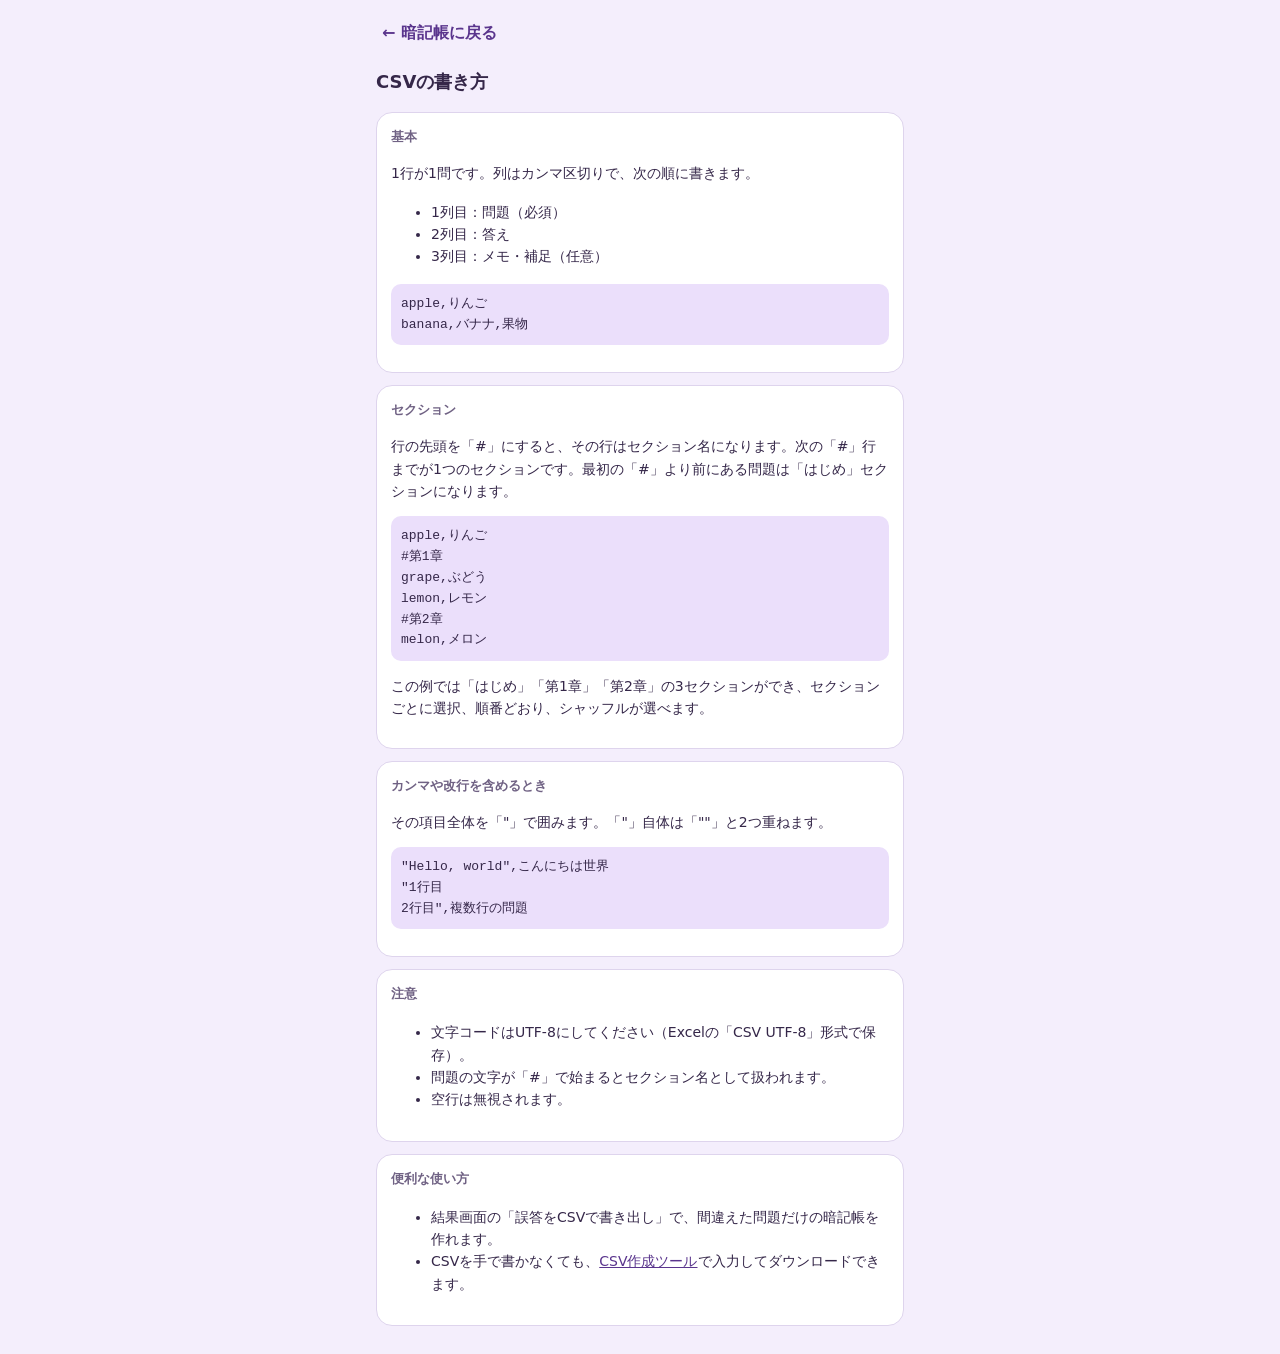
==== csv-guide.html @ e4d50a48 "Add files via upload" ====
<!DOCTYPE html>
<html lang="ja">
<head>
<meta charset="utf-8">
<meta name="viewport" content="width=device-width, initial-scale=1, viewport-fit=cover">
<title>CSVの書き方 - 暗記帳</title>
<link rel="icon" href="icon.svg" type="image/svg+xml">
<link rel="stylesheet" href="common.css">
</head>
<body>
<div class="wrap guide">
  <div class="bar2"><a class="lk" href="index.html" style="text-decoration:none">← 暗記帳に戻る</a></div>
  <h2>CSVの書き方</h2>
  <div class="card"><h3>基本</h3>
    <p>1行が1問です。列はカンマ区切りで、次の順に書きます。</p>
    <ul><li>1列目：問題（必須）</li><li>2列目：答え</li><li>3列目：メモ・補足（任意）</li></ul>
<pre>apple,りんご
banana,バナナ,果物</pre></div>
  <div class="card"><h3>セクション</h3>
    <p>行の先頭を「#」にすると、その行はセクション名になります。次の「#」行までが1つのセクションです。最初の「#」より前にある問題は「はじめ」セクションになります。</p>
<pre>apple,りんご
#第1章
grape,ぶどう
lemon,レモン
#第2章
melon,メロン</pre>
    <p>この例では「はじめ」「第1章」「第2章」の3セクションができ、セクションごとに選択、順番どおり、シャッフルが選べます。</p></div>
  <div class="card"><h3>カンマや改行を含めるとき</h3>
    <p>その項目全体を「"」で囲みます。「"」自体は「""」と2つ重ねます。</p>
<pre>"Hello, world",こんにちは世界
"1行目
2行目",複数行の問題</pre></div>
  <div class="card"><h3>注意</h3>
    <ul><li>文字コードはUTF-8にしてください（Excelの「CSV UTF-8」形式で保存）。</li>
    <li>問題の文字が「#」で始まるとセクション名として扱われます。</li>
    <li>空行は無視されます。</li></ul></div>
  <div class="card"><h3>便利な使い方</h3>
    <ul><li>結果画面の「誤答をCSVで書き出し」で、間違えた問題だけの暗記帳を作れます。</li>
    <li>CSVを手で書かなくても、<a href="editor.html" style="color:var(--lk)">CSV作成ツール</a>で入力してダウンロードできます。</li></ul></div>
</div>
<script src="common.js"></script>
</body>
</html>
---- common.css ----
:root{--h:265;--bg:hsl(var(--h) 70% 96%);--sf:#fff;--ink:hsl(var(--h) 30% 22%);--sub:hsl(var(--h) 15% 45%);--ln:hsl(var(--h) 40% 88%);--pri:hsl(var(--h) 75% 80%);--soft:hsl(var(--h) 80% 93%);--on:hsl(var(--h) 45% 18%);--lk:hsl(var(--h) 45% 38%);--ok:hsl(150 55% 76%);--ng:hsl(355 85% 83%);color-scheme:light;box-sizing:border-box;padding-top:env(safe-area-inset-top,0px);padding-bottom:env(safe-area-inset-bottom,0px)}
:root[data-p=pink]{--h:340}:root[data-p=peach]{--h:22}:root[data-p=lemon]{--h:48}:root[data-p=mint]{--h:150}:root[data-p=sky]{--h:205}:root[data-p=lavender]{--h:265}
:root[data-m=dark]{--bg:hsl(var(--h) 22% 13%);--sf:hsl(var(--h) 20% 19%);--ink:hsl(var(--h) 40% 93%);--sub:hsl(var(--h) 20% 72%);--ln:hsl(var(--h) 18% 28%);--pri:hsl(var(--h) 55% 72%);--soft:hsl(var(--h) 22% 25%);--lk:hsl(var(--h) 70% 82%);color-scheme:dark}
@media(prefers-color-scheme:dark){:root[data-m=auto]{--bg:hsl(var(--h) 22% 13%);--sf:hsl(var(--h) 20% 19%);--ink:hsl(var(--h) 40% 93%);--sub:hsl(var(--h) 20% 72%);--ln:hsl(var(--h) 18% 28%);--pri:hsl(var(--h) 55% 72%);--soft:hsl(var(--h) 22% 25%);--lk:hsl(var(--h) 70% 82%);color-scheme:dark}}
*{box-sizing:border-box}
html{scroll-padding-top:env(safe-area-inset-top,0px);height:100%}
body{margin:0;min-height:100%;background:var(--bg);color:var(--ink);font-family:system-ui,-apple-system,"Hiragino Sans","Noto Sans JP",sans-serif;line-height:1.6}
.wrap{max-width:560px;margin:0 auto;padding:14px 16px 28px;display:flex;flex-direction:column;gap:12px}
.bar,.bar2{display:flex;align-items:center;justify-content:space-between;gap:8px}
.bar h1{margin:0;font-size:20px;display:flex;align-items:center;gap:8px}
h2{margin:4px 0;font-size:18px}
.card{background:var(--sf);border:1px solid var(--ln);border-radius:16px;padding:14px}
.card h3{margin:0 0 8px;font-size:13px;color:var(--sub)}
.btn,button{font:inherit;cursor:pointer}
.btn{display:block;width:100%;text-align:center;padding:13px;border:0;border-radius:12px;background:var(--pri);color:var(--on);font-weight:700}
.btn.ghost{background:var(--sf);color:var(--lk);border:1px solid var(--pri)}
.btn.ok{background:var(--ok);color:#16301f}.btn.ng{background:var(--ng);color:#4a1620}
.btns{display:flex;gap:10px}
.lk{background:none;border:0;color:var(--lk);padding:6px;font-weight:600}
.ic{background:var(--sf);border:1px solid var(--ln);border-radius:10px;padding:6px 10px;font-size:18px;color:var(--ink)}
.drop{border:2px dashed var(--pri);background:var(--soft);border-radius:14px;padding:16px;text-align:center}
.drop label{display:inline-block;padding:8px 16px;background:var(--pri);color:var(--on);border-radius:10px;font-weight:700;cursor:pointer}
.row{display:flex;align-items:center;justify-content:space-between;gap:8px;padding:8px 0;border-bottom:1px solid var(--ln);font-size:14px}
.row:last-child{border-bottom:0}
input[type=checkbox]{width:18px;height:18px;accent-color:hsl(var(--h) 60% 65%);margin-right:8px;vertical-align:middle}
.seg,.tabs{display:flex;background:var(--soft);border-radius:10px;padding:3px;gap:3px}
.seg button,.tabs button{flex:1;border:0;background:none;padding:7px;border-radius:8px;color:var(--ink)}
.seg .on,.tabs .on{background:var(--pri);color:var(--on);font-weight:700}
.prog{height:6px;border-radius:3px;background:var(--ln);overflow:hidden}.prog i{display:block;height:100%;width:0;background:var(--pri);transition:width .3s}
.scene{perspective:1000px;height:290px;cursor:pointer;user-select:none;-webkit-user-select:none;touch-action:pan-y}
.fc{position:relative;width:100%;height:100%;transition:transform .5s;transform-style:preserve-3d}
.fc.flipped{transform:rotateY(180deg)}.fc.noanim{transition:none}
.face{position:absolute;inset:0;backface-visibility:hidden;-webkit-backface-visibility:hidden;background:var(--sf);border:1px solid var(--ln);border-radius:22px;box-shadow:0 8px 22px hsl(var(--h) 40% 50%/.18);display:flex;flex-direction:column;align-items:center;justify-content:center;gap:10px;padding:20px;text-align:center;overflow:auto}
.face.b{transform:rotateY(180deg);background:var(--soft)}
.tag{font-size:12px;color:var(--on);background:var(--pri);padding:2px 10px;border-radius:99px}
.big{font-size:26px;font-weight:700;word-break:break-word;white-space:pre-wrap}
.hint{margin:0;text-align:center;font-size:12px;color:var(--sub)}
.score{text-align:center}.score b{font-size:42px;color:var(--lk)}
.qrow{display:flex;align-items:center;justify-content:space-between;gap:10px;padding:11px 2px;border-bottom:1px solid var(--ln)}
.qrow:last-child{border-bottom:0}.qrow .ans{color:var(--lk);font-weight:700;margin-right:6px}
.box{background:none;border:0;font-size:28px;line-height:1;color:var(--lk);padding:0 4px}
footer{text-align:center;font-size:13px;color:var(--sub);margin-top:6px}footer a{color:var(--lk)}
dialog{border:1px solid var(--ln);border-radius:18px;background:var(--sf);color:var(--ink);width:min(92vw,400px)}
dialog::backdrop{background:#0006}
.sw{display:flex;gap:10px;flex-wrap:wrap;margin:8px 0 14px}
.sw button{width:40px;height:40px;border-radius:50%;border:3px solid transparent;background:hsl(var(--c) 75% 80%)}
.sw button.on{border-color:var(--ink)}
select,input:not([type=checkbox]):not([type=file]),textarea{font:inherit;color:var(--ink);background:var(--sf);border:1px solid var(--ln);border-radius:8px;padding:8px;width:100%}
pre{background:var(--soft);padding:10px;border-radius:10px;overflow-x:auto;font-size:13px}
.guide p,.guide li{font-size:14px}
.erow{display:grid;grid-template-columns:1fr 1fr 1fr auto;gap:6px;margin-bottom:6px;align-items:center}
.erow>*{min-width:0}
.erow.sec{grid-template-columns:auto 1fr auto;background:var(--soft);border-radius:10px;padding:4px 8px}
.erow.sec input{background:none;border:0;font-weight:700}
.wrap.wide{max-width:920px}
.lbl{font-size:12px;color:var(--sub);margin:12px 0 6px}
.wrap>section{animation:in .3s ease}
@keyframes in{from{opacity:0;transform:translateY(12px)}to{opacity:1;transform:none}}
@media(prefers-reduced-motion:reduce){.wrap>section{animation:none}}
@media(max-width:640px){.ehead{display:none}.erow.c{grid-template-columns:1fr auto;background:var(--soft);border-radius:12px;padding:8px}.erow.c input{grid-column:1}.erow.c button{grid-column:2;grid-row:1/4}}
.wrap>section.wrap{width:100%}
body.full .bar,body.full footer{display:none}
body.full>.wrap{max-width:720px;min-height:100dvh;padding-top:12px}
body.full #study,body.full #list{flex:1}
body.full .scene{flex:1;height:auto;min-height:260px}
body.full .big{font-size:clamp(26px,6vw,40px)}
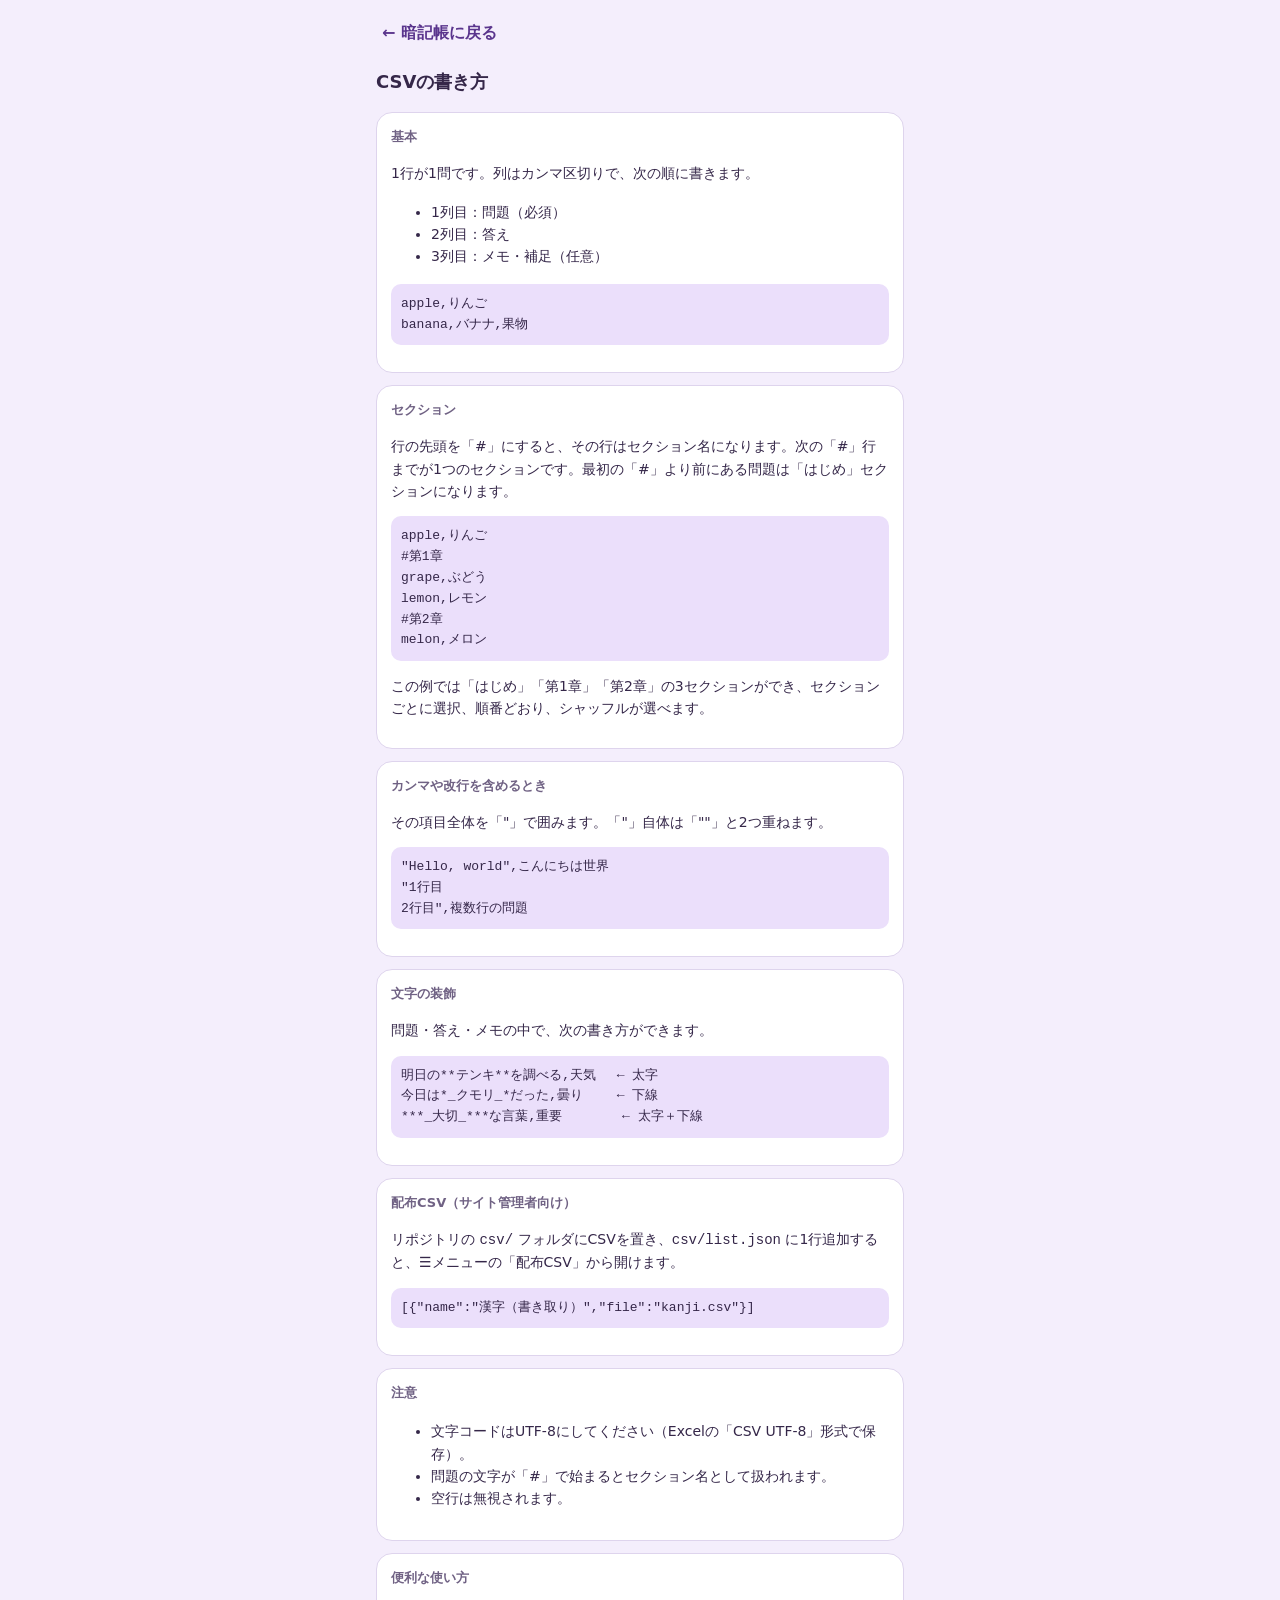
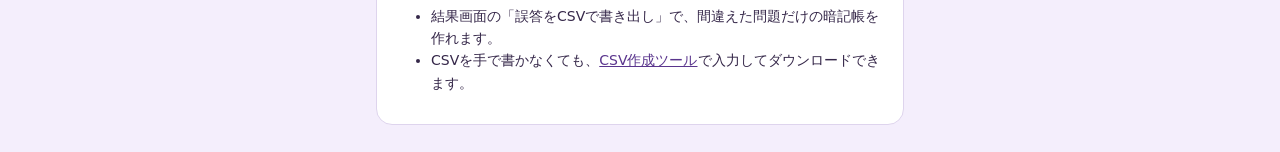
==== commit 948c640a: "Add files via upload" ====
--- a/csv-guide.html
+++ b/csv-guide.html
@@ -30,6 +30,14 @@
 <pre>"Hello, world",こんにちは世界
 "1行目
 2行目",複数行の問題</pre></div>
+  <div class="card"><h3>文字の装飾</h3>
+    <p>問題・答え・メモの中で、次の書き方ができます。</p>
+<pre>明日の**テンキ**を調べる,天気 　← 太字
+今日は*_クモリ_*だった,曇り 　　← 下線
+***_大切_***な言葉,重要 　　　　← 太字＋下線</pre></div>
+  <div class="card"><h3>配布CSV（サイト管理者向け）</h3>
+    <p>リポジトリの <code>csv/</code> フォルダにCSVを置き、<code>csv/list.json</code> に1行追加すると、☰メニューの「配布CSV」から開けます。</p>
+<pre>[{"name":"漢字（書き取り）","file":"kanji.csv"}]</pre></div>
   <div class="card"><h3>注意</h3>
     <ul><li>文字コードはUTF-8にしてください（Excelの「CSV UTF-8」形式で保存）。</li>
     <li>問題の文字が「#」で始まるとセクション名として扱われます。</li>
--- a/common.css
+++ b/common.css
@@ -59,8 +59,31 @@
 @media(prefers-reduced-motion:reduce){.wrap>section{animation:none}}
 @media(max-width:640px){.ehead{display:none}.erow.c{grid-template-columns:1fr auto;background:var(--soft);border-radius:12px;padding:8px}.erow.c input{grid-column:1}.erow.c button{grid-column:2;grid-row:1/4}}
 .wrap>section.wrap{width:100%}
-body.full .bar,body.full footer{display:none}
-body.full>.wrap{max-width:720px;min-height:100dvh;padding-top:12px}
-body.full #study,body.full #list{flex:1}
-body.full .scene{flex:1;height:auto;min-height:260px}
-body.full .big{font-size:clamp(26px,6vw,40px)}
+dialog.full{position:fixed;inset:0;width:100%;height:100%;max-width:none;max-height:none;margin:0;padding:env(safe-area-inset-top,0px) 0 env(safe-area-inset-bottom,0px);border:0;border-radius:0;background:var(--bg);color:var(--ink);overflow:auto}
+dialog.full[open]{animation:in .3s ease}
+.in{width:100%;max-width:720px;min-height:100%;margin:0 auto;padding:12px 16px 20px;display:flex;flex-direction:column;gap:12px}
+#study .scene{flex:1;height:auto;min-height:260px}
+dialog.full .big{font-size:clamp(26px,6vw,40px)}
+[hidden]{display:none!important}
+.scene{position:relative}
+.fc{position:absolute;inset:0;width:auto;height:auto}
+.big{font-weight:500}b{font-weight:800}u{text-decoration-thickness:2px;text-underline-offset:4px}
+.qrow{align-items:flex-start}.qa{flex:1;min-width:0;word-break:break-word}.qa .ans{margin-top:4px}
+.ctl{display:flex;gap:2px;flex:none;align-items:flex-start}.sw1{background:none;border:0;font-size:20px;color:var(--sub);padding:2px 6px}
+#menu{max-height:85vh;overflow:auto}
+:root[data-p=white]{--bg:#f5f5f5;--sf:#fff;--ink:#222;--sub:#666;--ln:#ddd;--pri:#e2e2e2;--soft:#efefef;--on:#111;--lk:#333;color-scheme:light}
+:root[data-p=black]{--bg:#000;--sf:#111;--ink:#eee;--sub:#aaa;--ln:#333;--pri:#555;--soft:#1c1c1c;--on:#fff;--lk:#ddd;color-scheme:dark}
+.lk{white-space:nowrap}.bar2{flex-wrap:wrap}
+.stars{display:flex;justify-content:center;gap:4px}.stars button{background:none;border:0;font-size:28px;color:var(--lk);padding:0 4px}
+#sheet{position:absolute;left:0;right:0;height:180px;background:rgba(255,30,30,.88);mix-blend-mode:multiply;pointer-events:none;border-radius:10px}
+#sh{position:absolute;right:8px;width:44px;height:44px;border-radius:50%;border:0;background:#e22;color:#fff;font-size:22px;touch-action:none;z-index:5;box-shadow:0 2px 6px #0005}
+.redmode .ans{color:#f00}
+input.tg{-webkit-appearance:none;appearance:none;width:46px;height:26px;border-radius:13px;background:var(--ln);position:relative;margin:0;flex:none;cursor:pointer;transition:background .2s}
+input.tg::after{content:"";position:absolute;top:3px;left:3px;width:20px;height:20px;border-radius:50%;background:var(--sf);box-shadow:0 0 0 1px var(--sub);transition:transform .2s}
+input.tg:checked{background:var(--lk)}input.tg:checked::after{transform:translateX(20px);box-shadow:none}
+.cnt{display:flex;align-items:center;gap:6px}.cnt button{width:36px;height:36px;border-radius:50%;border:1px solid var(--pri);background:var(--sf);color:var(--lk);font-size:20px;line-height:1;padding:0}
+.cnt input[type=number]{width:64px!important;text-align:center}
+.ebt{display:flex;gap:0}.erow.c .ebt{justify-content:flex-end}
+.erow.dup{outline:2px solid #e55;border-radius:8px}
+#prev{margin-top:8px;font-size:15px;min-height:1.6em}
+@media(max-width:640px){.erow.c .ebt{grid-column:2;grid-row:1/4;flex-direction:column}}
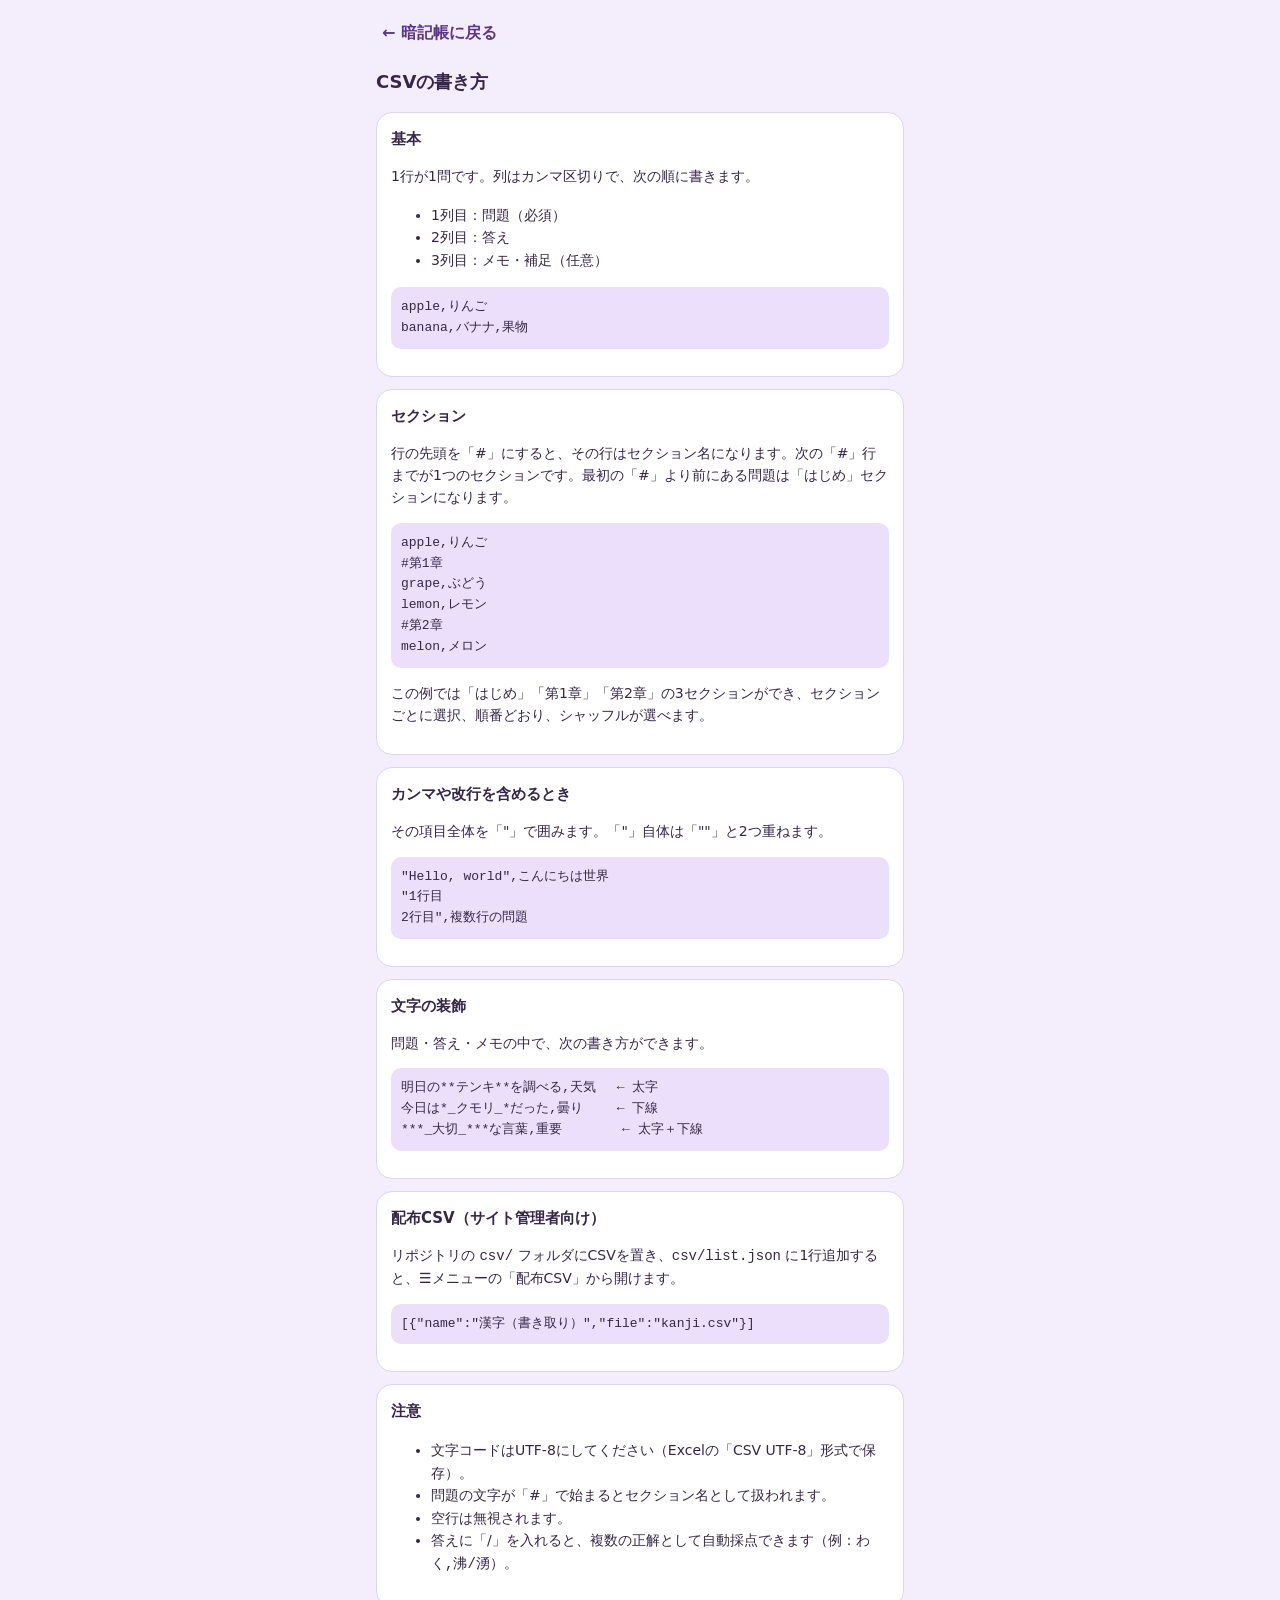
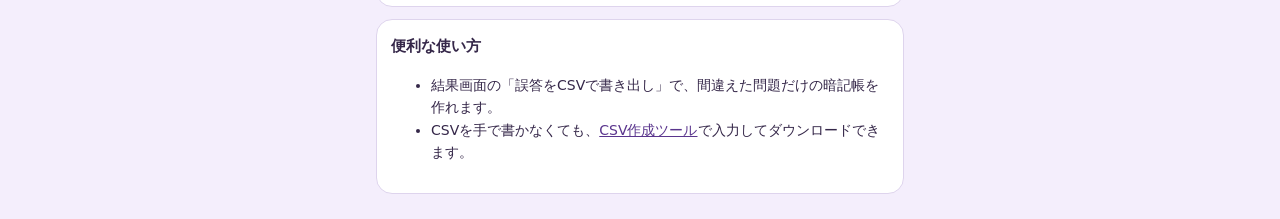
==== commit 35c274a9: "Add files via upload" ====
--- a/csv-guide.html
+++ b/csv-guide.html
@@ -41,7 +41,8 @@
   <div class="card"><h3>注意</h3>
     <ul><li>文字コードはUTF-8にしてください（Excelの「CSV UTF-8」形式で保存）。</li>
     <li>問題の文字が「#」で始まるとセクション名として扱われます。</li>
-    <li>空行は無視されます。</li></ul></div>
+    <li>空行は無視されます。</li>
+    <li>答えに「/」を入れると、複数の正解として自動採点できます（例：<code>わく,沸/湧</code>）。</li></ul></div>
   <div class="card"><h3>便利な使い方</h3>
     <ul><li>結果画面の「誤答をCSVで書き出し」で、間違えた問題だけの暗記帳を作れます。</li>
     <li>CSVを手で書かなくても、<a href="editor.html" style="color:var(--lk)">CSV作成ツール</a>で入力してダウンロードできます。</li></ul></div>
--- a/common.css
+++ b/common.css
@@ -87,3 +87,12 @@
 .erow.dup{outline:2px solid #e55;border-radius:8px}
 #prev{margin-top:8px;font-size:15px;min-height:1.6em}
 @media(max-width:640px){.erow.c .ebt{grid-column:2;grid-row:1/4;flex-direction:column}}
+.card h3{font-size:15px;color:var(--ink)}
+.btn{min-height:48px}.btn:disabled{opacity:.45;cursor:not-allowed}
+.btns .btn{min-height:56px;font-size:17px}.seg button{min-height:40px}
+:focus-visible{outline:3px solid var(--lk);outline-offset:2px}
+.startcard{position:sticky;bottom:8px;z-index:3;box-shadow:0 8px 24px hsl(var(--h) 40% 30%/.28)}
+details.adv{margin-top:10px;border-top:1px solid var(--ln);padding-top:4px}
+details.adv summary{cursor:pointer;font-weight:700;color:var(--lk);padding:10px 0}
+.row.off{opacity:.45}
+#av{text-align:center;font-weight:700;margin:0}.btn.sug{outline:4px solid var(--ink);outline-offset:2px}
